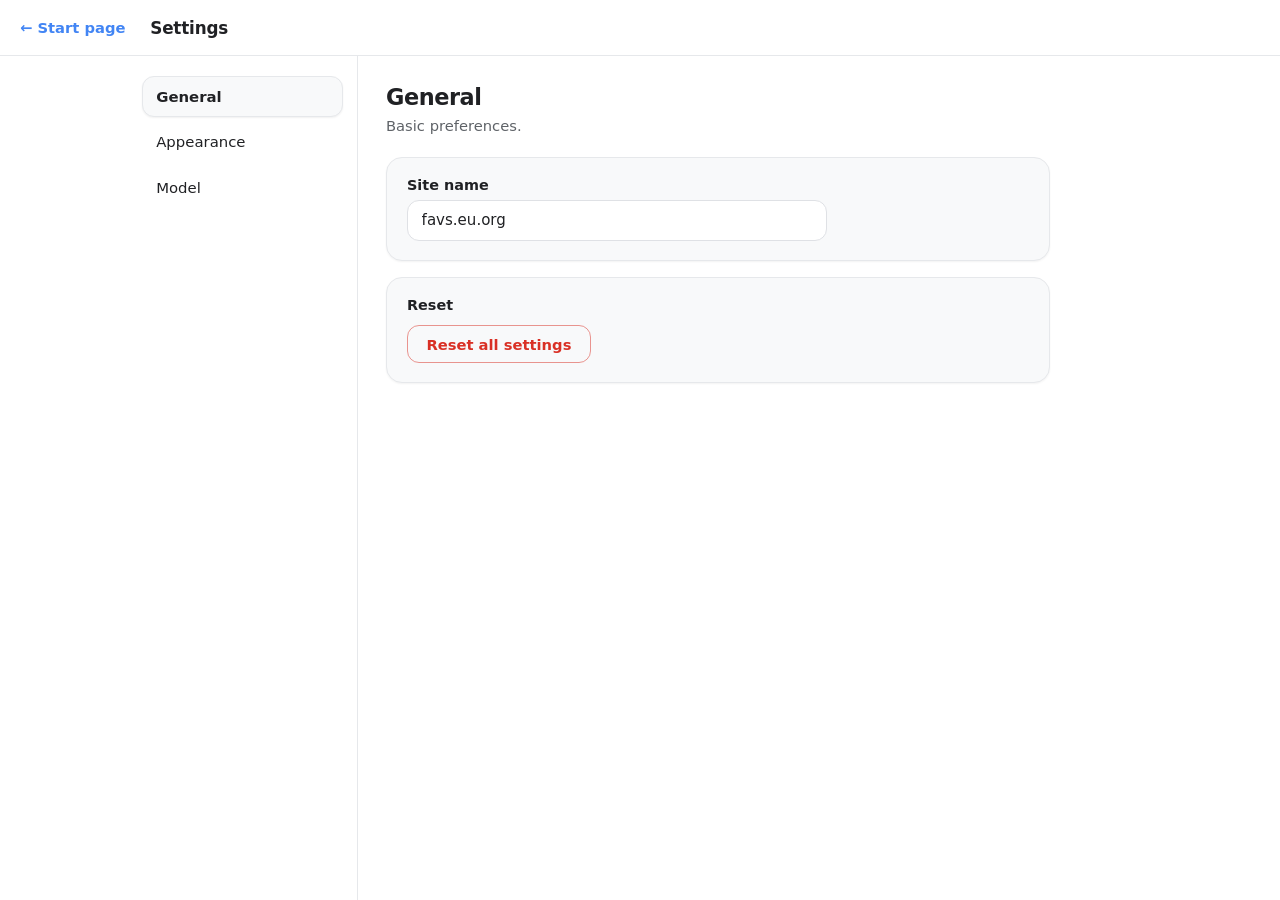
==== settings.html @ 56e6e5ab "Rebuild home as unified text box with Send/Save, add model switcher with Gemma 4 E2B" ====
<!DOCTYPE html>
<html lang="en">
<head>
<meta charset="UTF-8">
<meta name="viewport" content="width=device-width, initial-scale=1.0">
<title>Settings — FAVS</title>
<meta name="color-scheme" content="light dark">
<meta name="theme-color" media="(prefers-color-scheme: light)" content="#ffffff">
<meta name="theme-color" media="(prefers-color-scheme: dark)" content="#202124">
<link rel="manifest" href="manifest.webmanifest">
<link rel="apple-touch-icon" href="icons/icon-192.png">
<script>
  // Apply saved theme before CSS to avoid a flash. Keep in sync with settings.js.
  try {
    var s = JSON.parse(localStorage.getItem('favs.settings.v1') || '{}');
    if (s.theme === 'light' || s.theme === 'dark') document.documentElement.setAttribute('data-theme', s.theme);
  } catch (e) {}
</script>
<link rel="stylesheet" href="styles.css?v=7">
<link rel="stylesheet" href="settings.css?v=4">
</head>
<body class="settings-body">
  <header class="settings-topbar">
    <a class="back" href="index.html">&larr; Start page</a>
    <h1>Settings</h1>
  </header>
  <div class="settings-layout">
    <nav class="settings-nav" aria-label="Settings sections">
      <button type="button" data-section="general" aria-selected="true">General</button>
      <button type="button" data-section="appearance" aria-selected="false">Appearance</button>
      <button type="button" data-section="model" aria-selected="false">Model</button>
    </nav>
    <main class="settings-content">
      <section class="settings-section" data-section-panel="general">
        <h2>General</h2>
        <p class="desc">Basic preferences.</p>
        <div class="card">
          <div class="field">
            <label class="label" for="siteName">Site name</label>
            <input type="text" id="siteName" maxlength="60" placeholder="favs.eu.org">
          </div>
        </div>
        <div class="card">
          <div class="field">
            <label class="label">Reset</label>
            <div class="btn-row">
              <button class="btn danger" id="resetAll" type="button">Reset all settings</button>
            </div>
          </div>
        </div>
      </section>

      <section class="settings-section" data-section-panel="appearance" hidden>
        <h2>Appearance</h2>
        <p class="desc">Override the automatic light / dark mode.</p>
        <div class="card">
          <label class="radio-row"><input type="radio" name="theme" value="system"> System (follow browser)</label>
          <label class="radio-row"><input type="radio" name="theme" value="light"> Light</label>
          <label class="radio-row"><input type="radio" name="theme" value="dark"> Dark</label>
        </div>
      </section>

      <section class="settings-section" data-section-panel="model" hidden>
        <h2>Model</h2>
        <p class="desc">Pick the local model and how it runs. Everything stays in your browser — models download once, then run offline from cache.</p>
        <div class="card">
          <div class="field">
            <label class="label">Model</label>
            <div class="model-list" id="modelList"></div>
          </div>
        </div>
        <div class="card">
          <div class="field">
            <label class="label" for="nCtx">Context size</label>
            <select id="nCtx">
              <option value="2048">2,048 tokens — smallest memory</option>
              <option value="4096">4,096 tokens — default</option>
              <option value="8192">8,192 tokens — long notes</option>
              <option value="16384">16,384 tokens — very long</option>
              <option value="32768">32,768 tokens — max (needs lots of RAM)</option>
            </select>
            <p class="desc" style="margin:0.5rem 0 0">Bigger context holds longer chats and pastes, but needs more memory. Takes effect the next time the model loads.</p>
          </div>
          <div class="field">
            <label class="label" for="maxTokens">Max reply length (<span id="maxTokensVal">512</span> tokens)</label>
            <input type="range" id="maxTokens" min="64" max="4096" step="64">
          </div>
          <div class="field">
            <label class="label" for="temperature">Creativity (<span id="temperatureVal">0.7</span>)</label>
            <input type="range" id="temperature" min="0" max="2" step="0.1">
          </div>
        </div>
      </section>
    </main>
  </div>
  <div class="toast" id="toast" role="status" aria-live="polite"></div>
  <script src="settings.js?v=4"></script>
</body>
</html>
---- styles.css ----
/* FAVS shared styles — bump ?v= in HTML when editing (see AGENTS.md). */
:root {
  color-scheme: light dark;
  --bg: #ffffff;
  --text: #202124;
  --text-muted: #5f6368;
  --field-bg: #ffffff;
  --field-border: #dfe1e5;
  --field-text: #202124;
  --placeholder: #5f6368;
  --button-bg: #4285f4;
  --button-border: #4285f4;
  --button-text: #ffffff;
  --button-hover: #3367d6;
  --shadow: 0 1px 6px rgba(32, 33, 36, 0.18);
  --shadow-lg: 0 8px 28px rgba(32, 33, 36, 0.18);
  --focus-border: #4285f4;
  --focus-ring: rgba(66, 133, 244, 0.25);
  --card-bg: #f8f9fa;
  --card-border: #e6e8eb;
  --tile-bg: #ffffff;
  --tile-bg-hover: #eceef1;
  --tile-shadow: 0 2px 8px rgba(60, 64, 67, 0.2);
  --accent: #4285f4;
  --radius-pill: 999px;
  --ease: cubic-bezier(0.2, 0, 0, 1);
}

@media (prefers-color-scheme: dark) {
  :root {
    --bg: #202124;
    --text: #e8eaed;
    --text-muted: #9aa0a6;
    --field-bg: #303134;
    --field-border: #5f6368;
    --field-text: #e8eaed;
    --placeholder: #9aa0a6;
    --button-bg: #8ab4f8;
    --button-border: #8ab4f8;
    --button-text: #202124;
    --button-hover: #aecbfa;
    --shadow: 0 1px 6px rgba(0, 0, 0, 0.5);
    --shadow-lg: 0 12px 32px rgba(0, 0, 0, 0.5);
    --focus-border: #8ab4f8;
    --focus-ring: rgba(138, 180, 248, 0.28);
    --card-bg: #303134;
    --card-border: #5f6368;
    --tile-bg: #3b3c40;
    --tile-bg-hover: #4c4d52;
    --tile-shadow: 0 2px 8px rgba(0, 0, 0, 0.45);
    --accent: #8ab4f8;
  }
}

/* Explicit overrides win over system preference. */
html[data-theme="light"] {
  color-scheme: light;
  --bg: #ffffff;
  --text: #202124;
  --text-muted: #5f6368;
  --field-bg: #ffffff;
  --field-border: #dfe1e5;
  --field-text: #202124;
  --placeholder: #5f6368;
  --button-bg: #4285f4;
  --button-border: #4285f4;
  --button-text: #ffffff;
  --button-hover: #3367d6;
  --shadow: 0 1px 6px rgba(32, 33, 36, 0.18);
  --shadow-lg: 0 8px 28px rgba(32, 33, 36, 0.18);
  --focus-border: #4285f4;
  --focus-ring: rgba(66, 133, 244, 0.25);
  --card-bg: #f8f9fa;
  --card-border: #e6e8eb;
  --tile-bg: #ffffff;
  --tile-bg-hover: #eceef1;
  --tile-shadow: 0 2px 8px rgba(60, 64, 67, 0.2);
  --accent: #4285f4;
}

html[data-theme="dark"] {
  color-scheme: dark;
  --bg: #202124;
  --text: #e8eaed;
  --text-muted: #9aa0a6;
  --field-bg: #303134;
  --field-border: #5f6368;
  --field-text: #e8eaed;
  --placeholder: #9aa0a6;
  --button-bg: #8ab4f8;
  --button-border: #8ab4f8;
  --button-text: #202124;
  --button-hover: #aecbfa;
  --shadow: 0 1px 6px rgba(0, 0, 0, 0.5);
  --shadow-lg: 0 12px 32px rgba(0, 0, 0, 0.5);
  --focus-border: #8ab4f8;
  --focus-ring: rgba(138, 180, 248, 0.28);
  --card-bg: #303134;
  --card-border: #5f6368;
  --tile-bg: #3b3c40;
  --tile-bg-hover: #4c4d52;
  --tile-shadow: 0 2px 8px rgba(0, 0, 0, 0.45);
  --accent: #8ab4f8;
}

* { box-sizing: border-box; }

html, body { height: 100%; }

html { background-color: #ffffff; }

@media (prefers-color-scheme: dark) {
  html { background-color: #202124; }
}

html[data-theme="light"] { background-color: #ffffff; }
html[data-theme="dark"] { background-color: #202124; }

body {
  font-family: system-ui, -apple-system, "Segoe UI", Roboto, "Helvetica Neue", Arial, sans-serif;
  margin: 0;
  background-color: var(--bg);
  color: var(--text);
  -webkit-font-smoothing: antialiased;
  text-rendering: optimizeLegibility;
}

button, input, select { font: inherit; }

:focus-visible {
  outline: 2px solid var(--focus-border);
  outline-offset: 2px;
}

/* ---- Main (start) page ---- */
.home {
  display: flex;
  flex-direction: column;
  align-items: center;
  justify-content: center;
  min-height: 100vh;
  min-height: 100dvh;
  padding: 4rem 1rem 3rem;
  position: relative;
  overflow-x: clip;
}

.home::before {
  content: "";
  position: fixed;
  inset: 0;
  pointer-events: none;
  background: radial-gradient(60rem 30rem at 50% -8rem, rgba(66, 133, 244, 0.09), transparent 70%);
  z-index: 0;
}

html[data-theme="dark"] .home::before,
html:not([data-theme]) .home::before {
  background: radial-gradient(60rem 30rem at 50% -8rem, rgba(138, 180, 248, 0.12), transparent 70%);
}

@media (prefers-color-scheme: dark) {
  html:not([data-theme]) .home::before {
    background: radial-gradient(60rem 30rem at 50% -8rem, rgba(138, 180, 248, 0.12), transparent 70%);
  }
}

.home > * { position: relative; z-index: 1; }

.topbar {
  position: fixed;
  top: 0;
  right: 0;
  display: flex;
  align-items: center;
  gap: 0.15rem;
  padding: 0.75rem 1rem;
}

.icon-btn {
  display: inline-flex;
  align-items: center;
  justify-content: center;
  width: 2.5rem;
  height: 2.5rem;
  border-radius: 50%;
  border: 1px solid transparent;
  background: transparent;
  color: var(--text-muted);
  text-decoration: none;
  cursor: pointer;
  transition: background 0.18s var(--ease), border-color 0.18s var(--ease), color 0.18s var(--ease), transform 0.18s var(--ease);
}

.icon-btn:hover {
  background: var(--card-bg);
  border-color: var(--card-border);
  color: var(--text);
  transform: rotate(24deg);
}

.icon-btn:active { transform: rotate(24deg) scale(0.94); }

.icon-btn svg {
  width: 1.3rem;
  height: 1.3rem;
  display: block;
}

.site-title {
  font-size: clamp(2.4rem, 6vw, 3.25rem);
  margin: 0 0 1.75rem;
  font-weight: 750;
  letter-spacing: -0.03em;
  line-height: 1.05;
  color: var(--text);
  text-align: center;
  text-wrap: balance;
}

.search-row {
  display: flex;
  align-items: stretch;
  width: min(92vw, 584px);
  background: var(--field-bg);
  border: 1px solid var(--field-border);
  border-radius: var(--radius-pill);
  box-shadow: var(--shadow);
  overflow: clip;
  transition: border-color 0.18s var(--ease), box-shadow 0.18s var(--ease);
}

.search-row:hover { box-shadow: var(--shadow-lg); }

.search-row:focus-within {
  border-color: var(--focus-border);
  box-shadow: var(--shadow-lg), 0 0 0 4px var(--focus-ring);
}

.search-icon {
  display: inline-flex;
  align-items: center;
  padding-left: 1.15rem;
  padding-right: 0.15rem;
  color: var(--placeholder);
  flex: none;
}

.search-icon svg { width: 1.1rem; height: 1.1rem; display: block; }

.search-row input {
  flex: 1;
  min-width: 0;
  padding: 0.85rem 1rem 0.85rem 0.65rem;
  font-size: 1rem;
  color: var(--field-text);
  background: transparent;
  border: none;
  outline: none;
}

.search-row input:focus { outline: none; }
.search-row input:focus-visible { outline: none; }

.search-row input::placeholder { color: var(--placeholder); opacity: 1; }

.engine-select {
  border: none;
  border-left: 1px solid var(--field-border);
  background: transparent;
  color: var(--text-muted);
  font-size: 0.9rem;
  font-weight: 500;
  padding: 0 0.75rem;
  margin: 0.45rem 0;
  max-width: 8.5rem;
  outline: none;
  cursor: pointer;
}

.engine-select:hover { color: var(--field-text); }

.engine-select[hidden] { display: none; }

.search-row button {
  padding: 0 1.5rem;
  margin: 0.3rem 0.3rem 0.3rem 0.25rem;
  border: 1px solid var(--button-border);
  background: var(--button-bg);
  color: var(--button-text);
  border-radius: var(--radius-pill);
  cursor: pointer;
  font-size: 0.95rem;
  font-weight: 600;
  letter-spacing: 0.01em;
  white-space: nowrap;
  transition: background 0.18s var(--ease), transform 0.12s var(--ease), filter 0.18s var(--ease);
}

.search-row button:hover { background: var(--button-hover); border-color: var(--button-hover); }
.search-row button:active { transform: scale(0.97); }

.bookmarks {
  display: flex;
  flex-wrap: wrap;
  justify-content: center;
  align-items: flex-start;
  gap: 1rem 0.5rem;
  width: min(92vw, 760px);
  margin-top: 2rem;
  --bookmark-icon-size: 32px;
  --bookmark-text-size: 12px;
}

.bookmark-wrap {
  position: relative;
}

.bookmark {
  display: flex;
  flex-direction: column;
  align-items: center;
  gap: 0.5rem;
  width: 6rem;
  padding: 0.35rem 0.25rem;
  border-radius: 12px;
  color: var(--text);
  text-decoration: none;
  font-size: var(--bookmark-text-size, 12px);
  font-weight: 400;
  line-height: 1.35;
  text-align: center;
  border: 1px solid transparent;
  background: transparent;
  cursor: pointer;
  font-family: inherit;
  transition: background 0.18s var(--ease), border-color 0.18s var(--ease), transform 0.12s var(--ease);
}

.bookmark:hover {
  background: transparent;
  border-color: transparent;
}

.bookmark:active { transform: scale(0.97); }

.bookmark img {
  width: calc(var(--bookmark-icon-size, 32px) + 28px);
  height: calc(var(--bookmark-icon-size, 32px) + 28px);
  padding: 14px;
  border-radius: 16px;
  background: var(--tile-bg);
  border: none;
  box-shadow: var(--tile-shadow);
  object-fit: contain;
  transition: background 0.18s var(--ease), transform 0.15s var(--ease);
}

.bookmark:hover img { background: var(--tile-bg-hover); }
.bookmark:active img { transform: scale(0.95); }

.bookmark span {
  max-width: 100%;
  display: -webkit-box;
  -webkit-line-clamp: 2;
  -webkit-box-orient: vertical;
  white-space: normal;
  overflow: hidden;
  text-overflow: ellipsis;
  overflow-wrap: break-word;
  min-height: calc(var(--bookmark-text-size, 12px) * 1.35 * 2);
}

.bookmark-add { color: var(--text-muted); }
.bookmark-add:hover { color: var(--text); }

.bookmark-add .bookmark-add-icon {
  display: inline-flex;
  align-items: center;
  justify-content: center;
  width: calc(var(--bookmark-icon-size, 32px) + 28px);
  height: calc(var(--bookmark-icon-size, 32px) + 28px);
  border-radius: 16px;
  background: transparent;
  border: 1.5px dashed var(--card-border);
  font-size: 1.3rem;
  font-weight: 300;
  line-height: 1;
  color: inherit;
  transition: border-color 0.18s var(--ease), background 0.18s var(--ease);
}

.bookmark-add:hover .bookmark-add-icon {
  border-color: var(--accent);
  background: var(--tile-bg);
}

.bookmark-menu {
  position: absolute;
  top: 0;
  right: 10px;
  display: none;
  align-items: center;
  justify-content: center;
  width: 1.6rem;
  height: 1.6rem;
  border-radius: 50%;
  border: 1px solid var(--card-border);
  background: var(--field-bg);
  box-shadow: var(--shadow);
  color: var(--text-muted);
  font-size: 0.85rem;
  line-height: 1;
  cursor: pointer;
  padding: 0;
  transition: color 0.15s var(--ease), transform 0.15s var(--ease);
}

.bookmark-wrap:hover .bookmark-menu,
.bookmark-wrap:focus-within .bookmark-menu { display: inline-flex; }

.bookmark-menu:hover { color: var(--text); transform: scale(1.08); }

/* ---- Bookmark add/edit modal (start page) ---- */
.modal-backdrop {
  position: fixed;
  inset: 0;
  display: flex;
  align-items: center;
  justify-content: center;
  padding: 1rem;
  background: rgba(15, 18, 25, 0.5);
  backdrop-filter: blur(6px);
  -webkit-backdrop-filter: blur(6px);
  z-index: 50;
  animation: backdrop-in 0.2s var(--ease);
}

.modal-backdrop[hidden] { display: none; }

.modal {
  width: min(92vw, 420px);
  background: var(--bg);
  color: var(--text);
  border: 1px solid var(--card-border);
  border-radius: 20px;
  box-shadow: var(--shadow-lg);
  padding: 1.5rem;
  animation: modal-in 0.24s var(--ease);
}

@keyframes backdrop-in { from { opacity: 0; } to { opacity: 1; } }
@keyframes modal-in {
  from { opacity: 0; transform: translateY(10px) scale(0.98); }
  to { opacity: 1; transform: none; }
}

@media (prefers-reduced-motion: reduce) {
  .modal-backdrop, .modal, .bookmark, .icon-btn, .search-row button { animation: none; transition: none; }
}

.modal h2 { margin: 0 0 1.1rem; font-size: 1.15rem; letter-spacing: -0.01em; }

.modal-field { margin-bottom: 1rem; }

.modal-field label {
  display: block;
  font-weight: 600;
  font-size: 0.85rem;
  margin-bottom: 0.4rem;
}

.modal-field input {
  width: 100%;
  padding: 0.65rem 0.85rem;
  font-size: 0.95rem;
  border-radius: 12px;
  border: 1px solid var(--field-border);
  background: var(--field-bg);
  color: var(--field-text);
  outline: none;
  transition: border-color 0.15s var(--ease), box-shadow 0.15s var(--ease);
}

.modal-field input:focus { border-color: var(--focus-border); box-shadow: 0 0 0 3px var(--focus-ring); }

.modal-error {
  margin: 0 0 0.75rem;
  font-size: 0.85rem;
  color: #d93025;
}

.modal-error[hidden] { display: none; }

.modal-actions { display: flex; align-items: center; gap: 0.6rem; margin-top: 1.1rem; }

.modal-spacer { flex: 1; }

.modal .btn {
  display: inline-block;
  border: 1px solid var(--button-border);
  background: var(--button-bg);
  color: var(--button-text);
  border-radius: 12px;
  padding: 0.6rem 1.15rem;
  font-size: 0.92rem;
  font-weight: 600;
  cursor: pointer;
  transition: filter 0.15s var(--ease), transform 0.12s var(--ease), background 0.15s var(--ease);
}

.modal .btn:hover { filter: brightness(0.96); }
.modal .btn:active { transform: scale(0.97); }

.modal .btn.secondary {
  background: transparent;
  color: var(--text);
  border-color: var(--card-border);
}

.modal .btn.secondary:hover { background: var(--card-bg); }

.modal .btn.danger {
  background: transparent;
  color: #d93025;
  border-color: rgba(217, 48, 37, 0.5);
}

.modal .btn.danger:hover { background: rgba(217, 48, 37, 0.1); border-color: #d93025; }

/* ---- Quick-save clip box (start page) ---- */
.clip-saver {
  width: min(92vw, 584px);
  margin-top: 1.5rem;
  background: var(--field-bg);
  border: 1px solid var(--field-border);
  border-radius: 20px;
  box-shadow: var(--shadow);
  overflow: clip;
  transition: border-color 0.18s var(--ease), box-shadow 0.18s var(--ease);
}

.clip-saver:hover { box-shadow: var(--shadow-lg); }

.clip-saver:focus-within {
  border-color: var(--focus-border);
  box-shadow: var(--shadow-lg), 0 0 0 4px var(--focus-ring);
}

.clip-saver textarea {
  display: block;
  width: 100%;
  min-height: 132px;
  padding: 0.9rem 1.1rem 0.5rem;
  font: inherit;
  font-size: 0.95rem;
  line-height: 1.5;
  color: var(--field-text);
  background: transparent;
  border: none;
  outline: none;
  resize: vertical;
}

.clip-saver textarea::placeholder { color: var(--placeholder); opacity: 1; }

.clip-saver-foot {
  display: flex;
  align-items: center;
  gap: 0.75rem;
  padding: 0.5rem 0.6rem 0.6rem 1.1rem;
}

.clip-hint {
  flex: 1;
  min-width: 0;
  font-size: 0.78rem;
  color: var(--text-muted);
  white-space: nowrap;
  overflow: hidden;
  text-overflow: ellipsis;
}

.clip-hint kbd {
  font-family: inherit;
  font-size: 0.75rem;
  background: var(--card-bg);
  border: 1px solid var(--card-border);
  border-radius: 6px;
  padding: 0.05rem 0.35rem;
}

.clip-saver-foot .clip-open {
  font-size: 0.82rem;
  font-weight: 600;
  color: var(--accent);
  text-decoration: none;
  white-space: nowrap;
}

.clip-saver-foot .clip-open:hover { text-decoration: underline; }

.clip-save-btn {
  padding: 0.55rem 1.3rem;
  border: 1px solid var(--button-border);
  background: var(--button-bg);
  color: var(--button-text);
  border-radius: var(--radius-pill);
  cursor: pointer;
  font-size: 0.9rem;
  font-weight: 600;
  white-space: nowrap;
  transition: background 0.18s var(--ease), transform 0.12s var(--ease);
}

.clip-save-btn:hover { background: var(--button-hover); border-color: var(--button-hover); }
.clip-save-btn:active { transform: scale(0.97); }
.clip-save-btn:disabled { opacity: 0.6; cursor: default; }

.clip-status {
  min-height: 1.25rem;
  margin: 0.45rem 0 0;
  font-size: 0.82rem;
  color: var(--text-muted);
  text-align: center;
}

.clip-status.ok { color: #1e8e3e; }
.clip-status.err { color: #d93025; }

/* ---- Local AI chat (start page) ---- */
.chat {
  width: min(92vw, 584px);
  margin-top: 1.5rem;
  background: var(--field-bg);
  border: 1px solid var(--field-border);
  border-radius: 20px;
  box-shadow: var(--shadow);
  overflow: clip;
  transition: border-color 0.18s var(--ease), box-shadow 0.18s var(--ease);
}

.chat:hover { box-shadow: var(--shadow-lg); }

.chat:focus-within {
  border-color: var(--focus-border);
  box-shadow: var(--shadow-lg), 0 0 0 4px var(--focus-ring);
}

.chat [hidden] { display: none !important; }

.chat-head {
  display: flex;
  align-items: center;
  gap: 0.75rem;
  padding: 0.8rem 0.8rem 0.4rem 1.1rem;
}

.chat-title {
  flex: 1;
  min-width: 0;
  display: flex;
  align-items: center;
  gap: 0.5rem;
  font-size: 0.92rem;
}

.chat-title strong { font-weight: 650; letter-spacing: -0.01em; }

.chat-model {
  font-size: 0.78rem;
  color: var(--text-muted);
  white-space: nowrap;
  overflow: hidden;
  text-overflow: ellipsis;
}

.chat-dot {
  flex: none;
  width: 0.6rem;
  height: 0.6rem;
  border-radius: 50%;
  background: var(--text-muted);
  opacity: 0.6;
}

.chat-dot[data-state="loading"],
.chat-dot[data-state="busy"] {
  background: #f9ab00;
  opacity: 1;
  animation: chat-pulse 1.1s ease-in-out infinite;
}

.chat-dot[data-state="ready"] { background: #1e8e3e; opacity: 1; }

@keyframes chat-pulse {
  0%, 100% { transform: scale(1); opacity: 1; }
  50% { transform: scale(0.72); opacity: 0.55; }
}

.chat-head-actions { display: flex; align-items: center; gap: 0.5rem; flex: none; }

.chat-load-btn {
  padding: 0.5rem 1.1rem;
  border: 1px solid var(--button-border);
  background: var(--button-bg);
  color: var(--button-text);
  border-radius: var(--radius-pill);
  cursor: pointer;
  font-size: 0.85rem;
  font-weight: 600;
  white-space: nowrap;
  transition: background 0.18s var(--ease), transform 0.12s var(--ease);
}

.chat-load-btn:hover:not(:disabled) { background: var(--button-hover); border-color: var(--button-hover); }
.chat-load-btn:active:not(:disabled) { transform: scale(0.97); }
.chat-load-btn:disabled { opacity: 0.65; cursor: default; }

.chat-clear-btn {
  padding: 0.5rem 0.8rem;
  border: 1px solid var(--card-border);
  background: transparent;
  color: var(--text-muted);
  border-radius: var(--radius-pill);
  cursor: pointer;
  font-size: 0.82rem;
  font-weight: 600;
  white-space: nowrap;
  transition: background 0.15s var(--ease), color 0.15s var(--ease);
}

.chat-clear-btn:hover { background: var(--card-bg); color: var(--text); }

.chat-sub {
  margin: 0;
  padding: 0 1.1rem 0.6rem;
  font-size: 0.8rem;
  color: var(--text-muted);
  line-height: 1.45;
}

.chat-sub.ok { color: #1e8e3e; }
.chat-sub.err { color: #d93025; }

.chat-progress {
  height: 4px;
  margin: 0 1.1rem 0.6rem;
  border-radius: 999px;
  background: var(--card-bg);
  overflow: hidden;
}

.chat-progress span {
  display: block;
  height: 100%;
  width: 0;
  border-radius: inherit;
  background: var(--accent);
  transition: width 0.2s var(--ease);
}

.chat-messages {
  display: flex;
  flex-direction: column;
  gap: 0.55rem;
  max-height: 22rem;
  overflow-y: auto;
  padding: 0.2rem 1.1rem 0.7rem;
}

.chat-messages:empty { display: none; }

.chat-msg {
  max-width: 88%;
  padding: 0.55rem 0.85rem;
  border-radius: 14px;
  font-size: 0.9rem;
  line-height: 1.5;
  white-space: pre-wrap;
  overflow-wrap: break-word;
}

.chat-msg.user {
  align-self: flex-end;
  background: var(--accent);
  color: #fff;
  border-bottom-right-radius: 4px;
}

html[data-theme="dark"] .chat-msg.user { color: #202124; }

@media (prefers-color-scheme: dark) {
  html:not([data-theme]) .chat-msg.user { color: #202124; }
}

.chat-msg.assistant {
  align-self: flex-start;
  background: var(--card-bg);
  color: var(--text);
  border: 1px solid var(--card-border);
  border-bottom-left-radius: 4px;
}

.chat-msg.error {
  align-self: flex-start;
  background: transparent;
  color: #d93025;
  border: 1px solid rgba(217, 48, 37, 0.5);
}

.chat-row {
  display: flex;
  align-items: stretch;
  gap: 0.25rem;
  margin: 0 0.6rem 0.6rem 1.1rem;
  background: var(--card-bg);
  border: 1px solid var(--card-border);
  border-radius: var(--radius-pill);
  overflow: clip;
  transition: border-color 0.18s var(--ease), box-shadow 0.18s var(--ease);
}

.chat-row:focus-within {
  border-color: var(--focus-border);
  box-shadow: 0 0 0 3px var(--focus-ring);
}

.chat-row input {
  flex: 1;
  min-width: 0;
  padding: 0.65rem 0.4rem 0.65rem 1rem;
  font-size: 0.92rem;
  color: var(--field-text);
  background: transparent;
  border: none;
  outline: none;
}

.chat-row input::placeholder { color: var(--placeholder); opacity: 1; }

.chat-row button {
  padding: 0 1.3rem;
  margin: 0.25rem 0.25rem 0.25rem 0;
  border: 1px solid var(--button-border);
  background: var(--button-bg);
  color: var(--button-text);
  border-radius: var(--radius-pill);
  cursor: pointer;
  font-size: 0.88rem;
  font-weight: 600;
  white-space: nowrap;
  transition: background 0.18s var(--ease), transform 0.12s var(--ease);
}

.chat-row button:hover:not(:disabled) { background: var(--button-hover); border-color: var(--button-hover); }
.chat-row button:active:not(:disabled) { transform: scale(0.97); }
.chat-row button:disabled { opacity: 0.55; cursor: default; }
.chat-row button.stop { background: transparent; color: #d93025; border-color: rgba(217, 48, 37, 0.5); }
.chat-row button.stop:hover:not(:disabled) { background: rgba(217, 48, 37, 0.1); border-color: #d93025; }

@media (prefers-reduced-motion: reduce) {
  .chat-dot[data-state="loading"], .chat-dot[data-state="busy"] { animation: none; }
}

/* ---- Unified composer (text box with Send / Save) ---- */
.composer {
  width: min(92vw, 584px);
  margin-top: 0.5rem;
  background: var(--field-bg);
  border: 1px solid var(--field-border);
  border-radius: 20px;
  box-shadow: var(--shadow);
  overflow: clip;
  transition: border-color 0.18s var(--ease), box-shadow 0.18s var(--ease);
}

.composer:hover { box-shadow: var(--shadow-lg); }

.composer:focus-within {
  border-color: var(--focus-border);
  box-shadow: var(--shadow-lg), 0 0 0 4px var(--focus-ring);
}

.composer textarea {
  display: block;
  width: 100%;
  min-height: 168px;
  padding: 0.9rem 1.1rem 0.5rem;
  font: inherit;
  font-size: 0.95rem;
  line-height: 1.5;
  color: var(--field-text);
  background: transparent;
  border: none;
  outline: none;
  resize: vertical;
}

.composer textarea::placeholder { color: var(--placeholder); opacity: 1; }

.composer-foot {
  display: flex;
  align-items: center;
  gap: 0.6rem;
  padding: 0.5rem 0.6rem 0.6rem 1.1rem;
}

.composer-hint {
  flex: 1;
  min-width: 0;
  font-size: 0.78rem;
  color: var(--text-muted);
  white-space: nowrap;
  overflow: hidden;
  text-overflow: ellipsis;
}

.composer-hint kbd {
  font-family: inherit;
  font-size: 0.75rem;
  background: var(--card-bg);
  border: 1px solid var(--card-border);
  border-radius: 6px;
  padding: 0.05rem 0.35rem;
}

.composer-foot .composer-open {
  font-size: 0.82rem;
  font-weight: 600;
  color: var(--accent);
  text-decoration: none;
  white-space: nowrap;
}

.composer-foot .composer-open:hover { text-decoration: underline; }

.composer-btn {
  padding: 0.55rem 1.3rem;
  border: 1px solid var(--button-border);
  background: var(--button-bg);
  color: var(--button-text);
  border-radius: var(--radius-pill);
  cursor: pointer;
  font-size: 0.9rem;
  font-weight: 600;
  white-space: nowrap;
  transition: background 0.18s var(--ease), transform 0.12s var(--ease);
}

.composer-btn:hover { background: var(--button-hover); border-color: var(--button-hover); }
.composer-btn:active { transform: scale(0.97); }
.composer-btn:disabled { opacity: 0.6; cursor: default; }

.composer-btn.secondary {
  background: transparent;
  color: var(--text);
  border-color: var(--card-border);
}

.composer-btn.secondary:hover { background: var(--card-bg); border-color: var(--card-border); }

.composer-btn.stop {
  background: transparent;
  color: #d93025;
  border-color: rgba(217, 48, 37, 0.5);
}

.composer-btn.stop:hover { background: rgba(217, 48, 37, 0.1); border-color: #d93025; }

.composer-status {
  min-height: 1.25rem;
  margin: 0.45rem 0 0;
  font-size: 0.82rem;
  color: var(--text-muted);
  text-align: center;
}

.composer-status.ok { color: #1e8e3e; }
.composer-status.err { color: #d93025; }

.chat-model-link {
  font-size: 0.82rem;
  font-weight: 600;
  color: var(--accent);
  text-decoration: none;
  white-space: nowrap;
  padding: 0.5rem 0.4rem;
}

.chat-model-link:hover { text-decoration: underline; }

.chat-use-btn {
  margin-top: 0.45rem;
  padding: 0.3rem 0.8rem;
  border: 1px solid var(--card-border);
  background: var(--field-bg);
  color: var(--text);
  border-radius: var(--radius-pill);
  cursor: pointer;
  font-size: 0.78rem;
  font-weight: 600;
  transition: background 0.15s var(--ease), border-color 0.15s var(--ease);
}

.chat-use-btn:hover { background: var(--bg); border-color: var(--focus-border); }
---- settings.css ----
/* Settings page layout. Shared variables live in styles.css. */
.settings-body {
  display: block;
  min-height: 100vh;
}

.settings-topbar {
  display: flex;
  align-items: center;
  gap: 0.85rem;
  padding: 0.85rem 1.25rem;
  border-bottom: 1px solid var(--card-border);
  position: sticky;
  top: 0;
  background: var(--bg);
  background: color-mix(in srgb, var(--bg) 88%, transparent);
  backdrop-filter: blur(10px);
  -webkit-backdrop-filter: blur(10px);
  z-index: 10;
}

.settings-topbar a.back {
  display: inline-flex;
  align-items: center;
  gap: 0.3rem;
  color: var(--accent);
  text-decoration: none;
  font-size: 0.92rem;
  font-weight: 600;
  padding: 0.35rem 0.7rem 0.35rem 0.5rem;
  margin-left: -0.5rem;
  border-radius: 999px;
  transition: background 0.15s;
}

.settings-topbar a.back:hover { background: var(--card-bg); text-decoration: none; }

.settings-topbar h1 {
  font-size: 1.05rem;
  margin: 0;
  font-weight: 700;
  letter-spacing: -0.01em;
}

.settings-layout {
  display: grid;
  grid-template-columns: 230px minmax(0, 1fr);
  gap: 0;
  max-width: 1024px;
  margin: 0 auto;
  min-height: calc(100vh - 56px);
}

.settings-nav {
  border-right: 1px solid var(--card-border);
  padding: 1.25rem 0.85rem;
  display: flex;
  flex-direction: column;
  gap: 0.3rem;
  position: sticky;
  top: 56px;
  align-self: start;
  min-height: calc(100vh - 56px);
}

.settings-nav button {
  text-align: left;
  border: 1px solid transparent;
  background: transparent;
  color: var(--text);
  padding: 0.65rem 0.85rem;
  border-radius: 12px;
  font-size: 0.93rem;
  font-weight: 500;
  cursor: pointer;
  transition: background 0.15s, border-color 0.15s;
}

.settings-nav button:hover { background: var(--card-bg); }

.settings-nav button[aria-selected="true"] {
  background: var(--card-bg);
  border-color: var(--card-border);
  font-weight: 650;
  box-shadow: 0 1px 2px rgba(0, 0, 0, 0.06);
}

.settings-content {
  padding: 1.75rem 1.75rem 3rem;
  min-width: 0;
  max-width: 720px;
}

.settings-section[hidden] { display: none; }

.settings-section { animation: section-in 0.22s cubic-bezier(0.2, 0, 0, 1); }

@keyframes section-in {
  from { opacity: 0; transform: translateY(6px); }
  to { opacity: 1; transform: none; }
}

.settings-section h2 { margin: 0 0 0.3rem; font-size: 1.4rem; letter-spacing: -0.02em; }
.settings-section p.desc {
  margin: 0 0 1.25rem;
  color: var(--text-muted);
  font-size: 0.92rem;
  line-height: 1.5;
}

.card {
  background: var(--card-bg);
  border: 1px solid var(--card-border);
  border-radius: 16px;
  padding: 1.2rem 1.25rem;
  margin-bottom: 1rem;
  box-shadow: 0 1px 2px rgba(0, 0, 0, 0.05);
}

.field { margin-bottom: 1rem; }
.field:last-child { margin-bottom: 0; }

.field label.label {
  display: block;
  font-weight: 600;
  font-size: 0.9rem;
  margin-bottom: 0.4rem;
}

.field input[type="text"],
.field input[type="url"],
.field select {
  width: 100%;
  max-width: 420px;
  padding: 0.65rem 0.85rem;
  font-size: 0.94rem;
  border-radius: 12px;
  border: 1px solid var(--field-border);
  background: var(--field-bg);
  color: var(--field-text);
  outline: none;
  transition: border-color 0.15s, box-shadow 0.15s;
}

.field input:focus, .field select:focus { border-color: var(--focus-border); box-shadow: 0 0 0 3px var(--focus-ring); }

.field input[type="range"] {
  width: 100%;
  max-width: 420px;
  accent-color: var(--accent);
}

.check-row input[type="checkbox"] {
  width: 1.1rem;
  height: 1.1rem;
  accent-color: var(--accent);
}

.radio-row, .check-row {
  display: flex;
  align-items: center;
  gap: 0.65rem;
  padding: 0.6rem 0.25rem;
  font-size: 0.94rem;
  border-radius: 10px;
  cursor: pointer;
}

.radio-row:hover, .check-row:hover { background: var(--bg); }

.model-list {
  display: flex;
  flex-direction: column;
  gap: 0.5rem;
}

.model-item {
  display: flex;
  align-items: flex-start;
  gap: 0.7rem;
  padding: 0.75rem 0.8rem;
  border-radius: 12px;
  border: 1px solid transparent;
  cursor: pointer;
  transition: background 0.15s, border-color 0.15s;
}

.model-item:hover { background: var(--bg); border-color: var(--card-border); }

.model-item.selected { background: var(--bg); border-color: var(--focus-border); }

.model-item input[type="radio"] {
  width: 1.1rem;
  height: 1.1rem;
  accent-color: var(--accent);
  flex: none;
  margin-top: 0.15rem;
}

.model-body { display: flex; flex-direction: column; gap: 0.1rem; min-width: 0; }

.model-body strong { font-size: 0.94rem; }

.model-size {
  font-size: 0.78rem;
  font-weight: 700;
  color: var(--accent);
}

.model-body small {
  font-size: 0.82rem;
  color: var(--text-muted);
  line-height: 1.45;
  overflow-wrap: break-word;
}

.btn {
  display: inline-flex;
  align-items: center;
  justify-content: center;
  border: 1px solid var(--button-border);
  background: var(--button-bg);
  color: var(--button-text);
  border-radius: 12px;
  padding: 0.6rem 1.15rem;
  font-size: 0.92rem;
  font-weight: 600;
  cursor: pointer;
  transition: filter 0.15s, transform 0.12s, background 0.15s;
}

.btn:hover { filter: brightness(0.97); }
.btn:active { transform: scale(0.97); }

.btn.secondary {
  background: var(--field-bg);
  color: var(--text);
  border-color: var(--card-border);
}

.btn.secondary:hover { background: var(--bg); }

.btn.danger {
  background: transparent;
  color: #d93025;
  border-color: rgba(217, 48, 37, 0.5);
}

.btn.danger:hover { background: rgba(217, 48, 37, 0.1); border-color: #d93025; }

.btn-row { display: flex; gap: 0.6rem; flex-wrap: wrap; margin-top: 0.75rem; }

.bookmark-row {
  display: flex;
  align-items: center;
  gap: 0.7rem;
  padding: 0.65rem 0.25rem;
  border-bottom: 1px solid var(--card-border);
  font-size: 0.92rem;
}

.bookmark-row:last-child { border-bottom: none; }

.bookmark-row img { width: 22px; height: 22px; border-radius: 6px; flex: none; }

.bookmark-row .grow { flex: 1; min-width: 0; overflow: hidden; text-overflow: ellipsis; white-space: nowrap; }
.bookmark-row .grow small { display: block; color: var(--text-muted); overflow: hidden; text-overflow: ellipsis; }

.toast {
  position: fixed;
  bottom: 1.25rem;
  left: 50%;
  transform: translateX(-50%) translateY(8px);
  background: var(--text);
  color: var(--bg);
  padding: 0.6rem 1.15rem;
  border-radius: 999px;
  font-size: 0.86rem;
  font-weight: 550;
  box-shadow: var(--shadow-lg);
  opacity: 0;
  pointer-events: none;
  transition: opacity 0.22s, transform 0.22s;
}

.toast.show { opacity: 1; transform: translateX(-50%) translateY(0); }

@media (max-width: 700px) {
  .settings-layout { grid-template-columns: 1fr; }
  .settings-nav {
    flex-direction: row;
    overflow-x: auto;
    border-right: none;
    border-bottom: 1px solid var(--card-border);
    position: sticky;
    top: 55px;
    min-height: 0;
    padding: 0.75rem;
    background: var(--bg);
    z-index: 5;
  }
  .settings-nav button { white-space: nowrap; }
  .settings-content { padding: 1.25rem 1rem 3rem; max-width: none; }
}
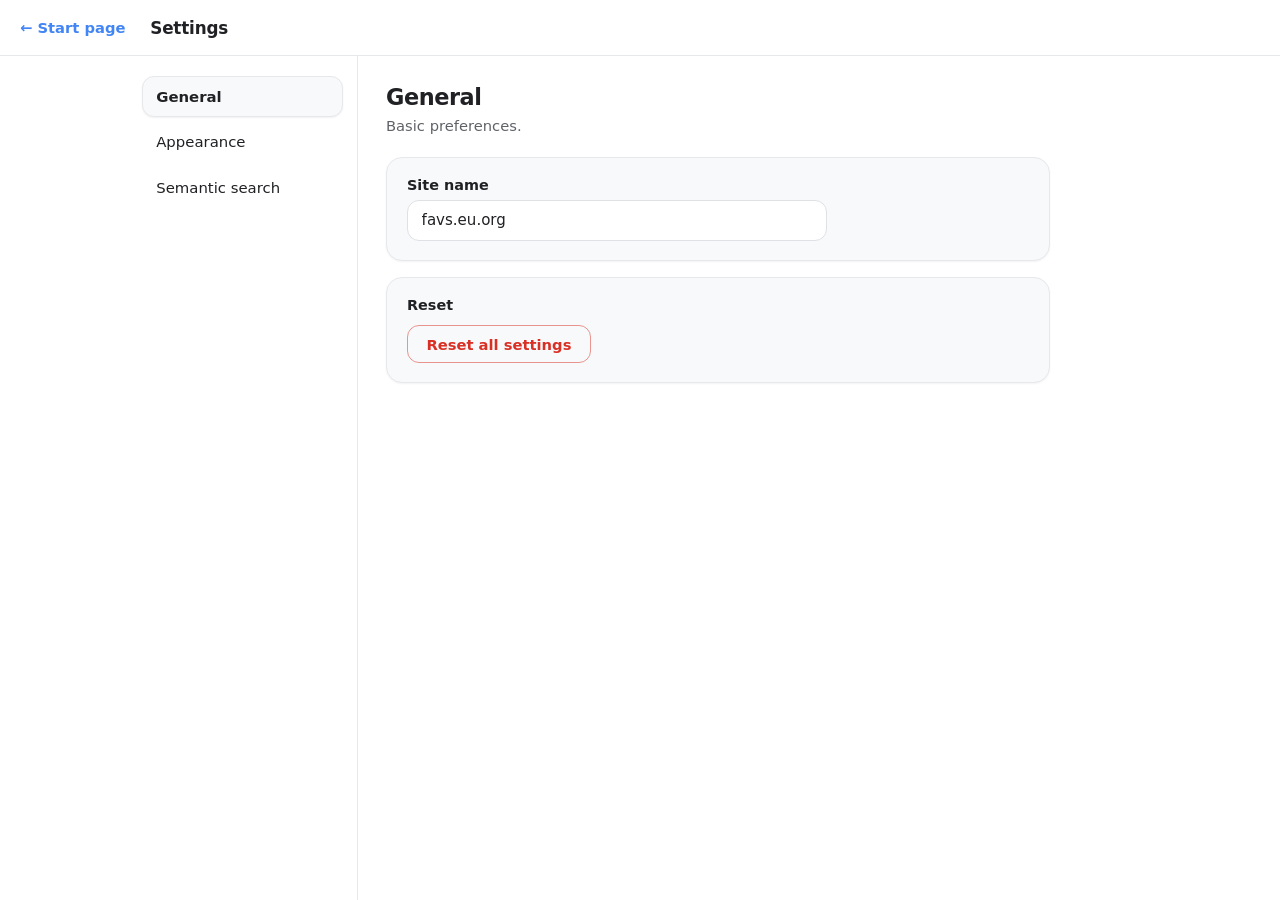
==== commit 899a3b2e: "Simplify to EmbeddingGemma semantic search; drop generative chat and agent" ====
--- a/settings.html
+++ b/settings.html
@@ -16,8 +16,8 @@
     if (s.theme === 'light' || s.theme === 'dark') document.documentElement.setAttribute('data-theme', s.theme);
   } catch (e) {}
 </script>
-<link rel="stylesheet" href="styles.css?v=7">
-<link rel="stylesheet" href="settings.css?v=4">
+<link rel="stylesheet" href="styles.css?v=10">
+<link rel="stylesheet" href="settings.css?v=5">
 </head>
 <body class="settings-body">
   <header class="settings-topbar">
@@ -28,7 +28,7 @@
     <nav class="settings-nav" aria-label="Settings sections">
       <button type="button" data-section="general" aria-selected="true">General</button>
       <button type="button" data-section="appearance" aria-selected="false">Appearance</button>
-      <button type="button" data-section="model" aria-selected="false">Model</button>
+      <button type="button" data-section="search" aria-selected="false">Semantic search</button>
     </nav>
     <main class="settings-content">
       <section class="settings-section" data-section-panel="general">
@@ -60,40 +60,45 @@
         </div>
       </section>
 
-      <section class="settings-section" data-section-panel="model" hidden>
-        <h2>Model</h2>
-        <p class="desc">Pick the local model and how it runs. Everything stays in your browser — models download once, then run offline from cache.</p>
+      <section class="settings-section" data-section-panel="search" hidden>
+        <h2>Semantic search</h2>
+        <p class="desc">The vault can search by meaning, not just keywords. One embedding model runs 100% in your browser — it downloads once, then works offline from cache.</p>
         <div class="card">
           <div class="field">
-            <label class="label">Model</label>
-            <div class="model-list" id="modelList"></div>
+            <label class="label">Embedding model</label>
+            <div class="model-list">
+              <div class="model-item selected">
+                <div class="model-body">
+                  <strong>EmbeddingGemma 300M</strong>
+                  <span class="model-size">~320 MB · Q8</span>
+                  <small>Google embedding model, quantized for the browser.<br>ggml-org/embeddinggemma-300M-GGUF / embeddinggemma-300M-Q8_0.gguf</small>
+                </div>
+              </div>
+            </div>
+          </div>
+          <div class="field">
+            <p class="desc" style="margin:0" id="embedSettingsStatus">Not downloaded yet. Press Download to fetch it now, or press Semantic in the vault when you need it.</p>
+            <div class="btn-row">
+              <button class="btn secondary" id="embedDownload" type="button">Download embedding model</button>
+            </div>
           </div>
         </div>
         <div class="card">
           <div class="field">
-            <label class="label" for="nCtx">Context size</label>
-            <select id="nCtx">
-              <option value="2048">2,048 tokens — smallest memory</option>
-              <option value="4096">4,096 tokens — default</option>
-              <option value="8192">8,192 tokens — long notes</option>
-              <option value="16384">16,384 tokens — very long</option>
-              <option value="32768">32,768 tokens — max (needs lots of RAM)</option>
-            </select>
-            <p class="desc" style="margin:0.5rem 0 0">Bigger context holds longer chats and pastes, but needs more memory. Takes effect the next time the model loads.</p>
-          </div>
-          <div class="field">
-            <label class="label" for="maxTokens">Max reply length (<span id="maxTokensVal">512</span> tokens)</label>
-            <input type="range" id="maxTokens" min="64" max="4096" step="64">
-          </div>
-          <div class="field">
-            <label class="label" for="temperature">Creativity (<span id="temperatureVal">0.7</span>)</label>
-            <input type="range" id="temperature" min="0" max="2" step="0.1">
+            <label class="label">Downloaded files</label>
+            <p class="desc" style="margin:0 0 0.75rem" id="cacheSummary">Checking downloaded files…</p>
+            <div class="model-list" id="cacheList"></div>
+            <div class="btn-row">
+              <button class="btn secondary" id="cacheRefresh" type="button">Refresh</button>
+              <button class="btn danger" id="cacheClear" type="button">Delete all</button>
+            </div>
           </div>
         </div>
       </section>
     </main>
   </div>
   <div class="toast" id="toast" role="status" aria-live="polite"></div>
-  <script src="settings.js?v=4"></script>
+  <script type="module" src="embed.js?v=1"></script>
+  <script src="settings.js?v=8"></script>
 </body>
 </html>
--- a/styles.css
+++ b/styles.css
@@ -218,652 +218,7 @@
   text-wrap: balance;
 }
 
-.search-row {
-  display: flex;
-  align-items: stretch;
-  width: min(92vw, 584px);
-  background: var(--field-bg);
-  border: 1px solid var(--field-border);
-  border-radius: var(--radius-pill);
-  box-shadow: var(--shadow);
-  overflow: clip;
-  transition: border-color 0.18s var(--ease), box-shadow 0.18s var(--ease);
-}
-
-.search-row:hover { box-shadow: var(--shadow-lg); }
-
-.search-row:focus-within {
-  border-color: var(--focus-border);
-  box-shadow: var(--shadow-lg), 0 0 0 4px var(--focus-ring);
-}
-
-.search-icon {
-  display: inline-flex;
-  align-items: center;
-  padding-left: 1.15rem;
-  padding-right: 0.15rem;
-  color: var(--placeholder);
-  flex: none;
-}
-
-.search-icon svg { width: 1.1rem; height: 1.1rem; display: block; }
-
-.search-row input {
-  flex: 1;
-  min-width: 0;
-  padding: 0.85rem 1rem 0.85rem 0.65rem;
-  font-size: 1rem;
-  color: var(--field-text);
-  background: transparent;
-  border: none;
-  outline: none;
-}
-
-.search-row input:focus { outline: none; }
-.search-row input:focus-visible { outline: none; }
-
-.search-row input::placeholder { color: var(--placeholder); opacity: 1; }
-
-.engine-select {
-  border: none;
-  border-left: 1px solid var(--field-border);
-  background: transparent;
-  color: var(--text-muted);
-  font-size: 0.9rem;
-  font-weight: 500;
-  padding: 0 0.75rem;
-  margin: 0.45rem 0;
-  max-width: 8.5rem;
-  outline: none;
-  cursor: pointer;
-}
-
-.engine-select:hover { color: var(--field-text); }
-
-.engine-select[hidden] { display: none; }
-
-.search-row button {
-  padding: 0 1.5rem;
-  margin: 0.3rem 0.3rem 0.3rem 0.25rem;
-  border: 1px solid var(--button-border);
-  background: var(--button-bg);
-  color: var(--button-text);
-  border-radius: var(--radius-pill);
-  cursor: pointer;
-  font-size: 0.95rem;
-  font-weight: 600;
-  letter-spacing: 0.01em;
-  white-space: nowrap;
-  transition: background 0.18s var(--ease), transform 0.12s var(--ease), filter 0.18s var(--ease);
-}
-
-.search-row button:hover { background: var(--button-hover); border-color: var(--button-hover); }
-.search-row button:active { transform: scale(0.97); }
-
-.bookmarks {
-  display: flex;
-  flex-wrap: wrap;
-  justify-content: center;
-  align-items: flex-start;
-  gap: 1rem 0.5rem;
-  width: min(92vw, 760px);
-  margin-top: 2rem;
-  --bookmark-icon-size: 32px;
-  --bookmark-text-size: 12px;
-}
-
-.bookmark-wrap {
-  position: relative;
-}
-
-.bookmark {
-  display: flex;
-  flex-direction: column;
-  align-items: center;
-  gap: 0.5rem;
-  width: 6rem;
-  padding: 0.35rem 0.25rem;
-  border-radius: 12px;
-  color: var(--text);
-  text-decoration: none;
-  font-size: var(--bookmark-text-size, 12px);
-  font-weight: 400;
-  line-height: 1.35;
-  text-align: center;
-  border: 1px solid transparent;
-  background: transparent;
-  cursor: pointer;
-  font-family: inherit;
-  transition: background 0.18s var(--ease), border-color 0.18s var(--ease), transform 0.12s var(--ease);
-}
-
-.bookmark:hover {
-  background: transparent;
-  border-color: transparent;
-}
-
-.bookmark:active { transform: scale(0.97); }
-
-.bookmark img {
-  width: calc(var(--bookmark-icon-size, 32px) + 28px);
-  height: calc(var(--bookmark-icon-size, 32px) + 28px);
-  padding: 14px;
-  border-radius: 16px;
-  background: var(--tile-bg);
-  border: none;
-  box-shadow: var(--tile-shadow);
-  object-fit: contain;
-  transition: background 0.18s var(--ease), transform 0.15s var(--ease);
-}
-
-.bookmark:hover img { background: var(--tile-bg-hover); }
-.bookmark:active img { transform: scale(0.95); }
-
-.bookmark span {
-  max-width: 100%;
-  display: -webkit-box;
-  -webkit-line-clamp: 2;
-  -webkit-box-orient: vertical;
-  white-space: normal;
-  overflow: hidden;
-  text-overflow: ellipsis;
-  overflow-wrap: break-word;
-  min-height: calc(var(--bookmark-text-size, 12px) * 1.35 * 2);
-}
-
-.bookmark-add { color: var(--text-muted); }
-.bookmark-add:hover { color: var(--text); }
-
-.bookmark-add .bookmark-add-icon {
-  display: inline-flex;
-  align-items: center;
-  justify-content: center;
-  width: calc(var(--bookmark-icon-size, 32px) + 28px);
-  height: calc(var(--bookmark-icon-size, 32px) + 28px);
-  border-radius: 16px;
-  background: transparent;
-  border: 1.5px dashed var(--card-border);
-  font-size: 1.3rem;
-  font-weight: 300;
-  line-height: 1;
-  color: inherit;
-  transition: border-color 0.18s var(--ease), background 0.18s var(--ease);
-}
-
-.bookmark-add:hover .bookmark-add-icon {
-  border-color: var(--accent);
-  background: var(--tile-bg);
-}
-
-.bookmark-menu {
-  position: absolute;
-  top: 0;
-  right: 10px;
-  display: none;
-  align-items: center;
-  justify-content: center;
-  width: 1.6rem;
-  height: 1.6rem;
-  border-radius: 50%;
-  border: 1px solid var(--card-border);
-  background: var(--field-bg);
-  box-shadow: var(--shadow);
-  color: var(--text-muted);
-  font-size: 0.85rem;
-  line-height: 1;
-  cursor: pointer;
-  padding: 0;
-  transition: color 0.15s var(--ease), transform 0.15s var(--ease);
-}
-
-.bookmark-wrap:hover .bookmark-menu,
-.bookmark-wrap:focus-within .bookmark-menu { display: inline-flex; }
-
-.bookmark-menu:hover { color: var(--text); transform: scale(1.08); }
-
-/* ---- Bookmark add/edit modal (start page) ---- */
-.modal-backdrop {
-  position: fixed;
-  inset: 0;
-  display: flex;
-  align-items: center;
-  justify-content: center;
-  padding: 1rem;
-  background: rgba(15, 18, 25, 0.5);
-  backdrop-filter: blur(6px);
-  -webkit-backdrop-filter: blur(6px);
-  z-index: 50;
-  animation: backdrop-in 0.2s var(--ease);
-}
-
-.modal-backdrop[hidden] { display: none; }
-
-.modal {
-  width: min(92vw, 420px);
-  background: var(--bg);
-  color: var(--text);
-  border: 1px solid var(--card-border);
-  border-radius: 20px;
-  box-shadow: var(--shadow-lg);
-  padding: 1.5rem;
-  animation: modal-in 0.24s var(--ease);
-}
-
-@keyframes backdrop-in { from { opacity: 0; } to { opacity: 1; } }
-@keyframes modal-in {
-  from { opacity: 0; transform: translateY(10px) scale(0.98); }
-  to { opacity: 1; transform: none; }
-}
-
-@media (prefers-reduced-motion: reduce) {
-  .modal-backdrop, .modal, .bookmark, .icon-btn, .search-row button { animation: none; transition: none; }
-}
-
-.modal h2 { margin: 0 0 1.1rem; font-size: 1.15rem; letter-spacing: -0.01em; }
-
-.modal-field { margin-bottom: 1rem; }
-
-.modal-field label {
-  display: block;
-  font-weight: 600;
-  font-size: 0.85rem;
-  margin-bottom: 0.4rem;
-}
-
-.modal-field input {
-  width: 100%;
-  padding: 0.65rem 0.85rem;
-  font-size: 0.95rem;
-  border-radius: 12px;
-  border: 1px solid var(--field-border);
-  background: var(--field-bg);
-  color: var(--field-text);
-  outline: none;
-  transition: border-color 0.15s var(--ease), box-shadow 0.15s var(--ease);
-}
-
-.modal-field input:focus { border-color: var(--focus-border); box-shadow: 0 0 0 3px var(--focus-ring); }
-
-.modal-error {
-  margin: 0 0 0.75rem;
-  font-size: 0.85rem;
-  color: #d93025;
-}
-
-.modal-error[hidden] { display: none; }
-
-.modal-actions { display: flex; align-items: center; gap: 0.6rem; margin-top: 1.1rem; }
-
-.modal-spacer { flex: 1; }
-
-.modal .btn {
-  display: inline-block;
-  border: 1px solid var(--button-border);
-  background: var(--button-bg);
-  color: var(--button-text);
-  border-radius: 12px;
-  padding: 0.6rem 1.15rem;
-  font-size: 0.92rem;
-  font-weight: 600;
-  cursor: pointer;
-  transition: filter 0.15s var(--ease), transform 0.12s var(--ease), background 0.15s var(--ease);
-}
-
-.modal .btn:hover { filter: brightness(0.96); }
-.modal .btn:active { transform: scale(0.97); }
-
-.modal .btn.secondary {
-  background: transparent;
-  color: var(--text);
-  border-color: var(--card-border);
-}
-
-.modal .btn.secondary:hover { background: var(--card-bg); }
-
-.modal .btn.danger {
-  background: transparent;
-  color: #d93025;
-  border-color: rgba(217, 48, 37, 0.5);
-}
-
-.modal .btn.danger:hover { background: rgba(217, 48, 37, 0.1); border-color: #d93025; }
-
-/* ---- Quick-save clip box (start page) ---- */
-.clip-saver {
-  width: min(92vw, 584px);
-  margin-top: 1.5rem;
-  background: var(--field-bg);
-  border: 1px solid var(--field-border);
-  border-radius: 20px;
-  box-shadow: var(--shadow);
-  overflow: clip;
-  transition: border-color 0.18s var(--ease), box-shadow 0.18s var(--ease);
-}
-
-.clip-saver:hover { box-shadow: var(--shadow-lg); }
-
-.clip-saver:focus-within {
-  border-color: var(--focus-border);
-  box-shadow: var(--shadow-lg), 0 0 0 4px var(--focus-ring);
-}
-
-.clip-saver textarea {
-  display: block;
-  width: 100%;
-  min-height: 132px;
-  padding: 0.9rem 1.1rem 0.5rem;
-  font: inherit;
-  font-size: 0.95rem;
-  line-height: 1.5;
-  color: var(--field-text);
-  background: transparent;
-  border: none;
-  outline: none;
-  resize: vertical;
-}
-
-.clip-saver textarea::placeholder { color: var(--placeholder); opacity: 1; }
-
-.clip-saver-foot {
-  display: flex;
-  align-items: center;
-  gap: 0.75rem;
-  padding: 0.5rem 0.6rem 0.6rem 1.1rem;
-}
-
-.clip-hint {
-  flex: 1;
-  min-width: 0;
-  font-size: 0.78rem;
-  color: var(--text-muted);
-  white-space: nowrap;
-  overflow: hidden;
-  text-overflow: ellipsis;
-}
-
-.clip-hint kbd {
-  font-family: inherit;
-  font-size: 0.75rem;
-  background: var(--card-bg);
-  border: 1px solid var(--card-border);
-  border-radius: 6px;
-  padding: 0.05rem 0.35rem;
-}
-
-.clip-saver-foot .clip-open {
-  font-size: 0.82rem;
-  font-weight: 600;
-  color: var(--accent);
-  text-decoration: none;
-  white-space: nowrap;
-}
-
-.clip-saver-foot .clip-open:hover { text-decoration: underline; }
-
-.clip-save-btn {
-  padding: 0.55rem 1.3rem;
-  border: 1px solid var(--button-border);
-  background: var(--button-bg);
-  color: var(--button-text);
-  border-radius: var(--radius-pill);
-  cursor: pointer;
-  font-size: 0.9rem;
-  font-weight: 600;
-  white-space: nowrap;
-  transition: background 0.18s var(--ease), transform 0.12s var(--ease);
-}
-
-.clip-save-btn:hover { background: var(--button-hover); border-color: var(--button-hover); }
-.clip-save-btn:active { transform: scale(0.97); }
-.clip-save-btn:disabled { opacity: 0.6; cursor: default; }
-
-.clip-status {
-  min-height: 1.25rem;
-  margin: 0.45rem 0 0;
-  font-size: 0.82rem;
-  color: var(--text-muted);
-  text-align: center;
-}
-
-.clip-status.ok { color: #1e8e3e; }
-.clip-status.err { color: #d93025; }
-
-/* ---- Local AI chat (start page) ---- */
-.chat {
-  width: min(92vw, 584px);
-  margin-top: 1.5rem;
-  background: var(--field-bg);
-  border: 1px solid var(--field-border);
-  border-radius: 20px;
-  box-shadow: var(--shadow);
-  overflow: clip;
-  transition: border-color 0.18s var(--ease), box-shadow 0.18s var(--ease);
-}
-
-.chat:hover { box-shadow: var(--shadow-lg); }
-
-.chat:focus-within {
-  border-color: var(--focus-border);
-  box-shadow: var(--shadow-lg), 0 0 0 4px var(--focus-ring);
-}
-
-.chat [hidden] { display: none !important; }
-
-.chat-head {
-  display: flex;
-  align-items: center;
-  gap: 0.75rem;
-  padding: 0.8rem 0.8rem 0.4rem 1.1rem;
-}
-
-.chat-title {
-  flex: 1;
-  min-width: 0;
-  display: flex;
-  align-items: center;
-  gap: 0.5rem;
-  font-size: 0.92rem;
-}
-
-.chat-title strong { font-weight: 650; letter-spacing: -0.01em; }
-
-.chat-model {
-  font-size: 0.78rem;
-  color: var(--text-muted);
-  white-space: nowrap;
-  overflow: hidden;
-  text-overflow: ellipsis;
-}
-
-.chat-dot {
-  flex: none;
-  width: 0.6rem;
-  height: 0.6rem;
-  border-radius: 50%;
-  background: var(--text-muted);
-  opacity: 0.6;
-}
-
-.chat-dot[data-state="loading"],
-.chat-dot[data-state="busy"] {
-  background: #f9ab00;
-  opacity: 1;
-  animation: chat-pulse 1.1s ease-in-out infinite;
-}
-
-.chat-dot[data-state="ready"] { background: #1e8e3e; opacity: 1; }
-
-@keyframes chat-pulse {
-  0%, 100% { transform: scale(1); opacity: 1; }
-  50% { transform: scale(0.72); opacity: 0.55; }
-}
-
-.chat-head-actions { display: flex; align-items: center; gap: 0.5rem; flex: none; }
-
-.chat-load-btn {
-  padding: 0.5rem 1.1rem;
-  border: 1px solid var(--button-border);
-  background: var(--button-bg);
-  color: var(--button-text);
-  border-radius: var(--radius-pill);
-  cursor: pointer;
-  font-size: 0.85rem;
-  font-weight: 600;
-  white-space: nowrap;
-  transition: background 0.18s var(--ease), transform 0.12s var(--ease);
-}
-
-.chat-load-btn:hover:not(:disabled) { background: var(--button-hover); border-color: var(--button-hover); }
-.chat-load-btn:active:not(:disabled) { transform: scale(0.97); }
-.chat-load-btn:disabled { opacity: 0.65; cursor: default; }
-
-.chat-clear-btn {
-  padding: 0.5rem 0.8rem;
-  border: 1px solid var(--card-border);
-  background: transparent;
-  color: var(--text-muted);
-  border-radius: var(--radius-pill);
-  cursor: pointer;
-  font-size: 0.82rem;
-  font-weight: 600;
-  white-space: nowrap;
-  transition: background 0.15s var(--ease), color 0.15s var(--ease);
-}
-
-.chat-clear-btn:hover { background: var(--card-bg); color: var(--text); }
-
-.chat-sub {
-  margin: 0;
-  padding: 0 1.1rem 0.6rem;
-  font-size: 0.8rem;
-  color: var(--text-muted);
-  line-height: 1.45;
-}
-
-.chat-sub.ok { color: #1e8e3e; }
-.chat-sub.err { color: #d93025; }
-
-.chat-progress {
-  height: 4px;
-  margin: 0 1.1rem 0.6rem;
-  border-radius: 999px;
-  background: var(--card-bg);
-  overflow: hidden;
-}
-
-.chat-progress span {
-  display: block;
-  height: 100%;
-  width: 0;
-  border-radius: inherit;
-  background: var(--accent);
-  transition: width 0.2s var(--ease);
-}
-
-.chat-messages {
-  display: flex;
-  flex-direction: column;
-  gap: 0.55rem;
-  max-height: 22rem;
-  overflow-y: auto;
-  padding: 0.2rem 1.1rem 0.7rem;
-}
-
-.chat-messages:empty { display: none; }
-
-.chat-msg {
-  max-width: 88%;
-  padding: 0.55rem 0.85rem;
-  border-radius: 14px;
-  font-size: 0.9rem;
-  line-height: 1.5;
-  white-space: pre-wrap;
-  overflow-wrap: break-word;
-}
-
-.chat-msg.user {
-  align-self: flex-end;
-  background: var(--accent);
-  color: #fff;
-  border-bottom-right-radius: 4px;
-}
-
-html[data-theme="dark"] .chat-msg.user { color: #202124; }
-
-@media (prefers-color-scheme: dark) {
-  html:not([data-theme]) .chat-msg.user { color: #202124; }
-}
-
-.chat-msg.assistant {
-  align-self: flex-start;
-  background: var(--card-bg);
-  color: var(--text);
-  border: 1px solid var(--card-border);
-  border-bottom-left-radius: 4px;
-}
-
-.chat-msg.error {
-  align-self: flex-start;
-  background: transparent;
-  color: #d93025;
-  border: 1px solid rgba(217, 48, 37, 0.5);
-}
-
-.chat-row {
-  display: flex;
-  align-items: stretch;
-  gap: 0.25rem;
-  margin: 0 0.6rem 0.6rem 1.1rem;
-  background: var(--card-bg);
-  border: 1px solid var(--card-border);
-  border-radius: var(--radius-pill);
-  overflow: clip;
-  transition: border-color 0.18s var(--ease), box-shadow 0.18s var(--ease);
-}
-
-.chat-row:focus-within {
-  border-color: var(--focus-border);
-  box-shadow: 0 0 0 3px var(--focus-ring);
-}
-
-.chat-row input {
-  flex: 1;
-  min-width: 0;
-  padding: 0.65rem 0.4rem 0.65rem 1rem;
-  font-size: 0.92rem;
-  color: var(--field-text);
-  background: transparent;
-  border: none;
-  outline: none;
-}
-
-.chat-row input::placeholder { color: var(--placeholder); opacity: 1; }
-
-.chat-row button {
-  padding: 0 1.3rem;
-  margin: 0.25rem 0.25rem 0.25rem 0;
-  border: 1px solid var(--button-border);
-  background: var(--button-bg);
-  color: var(--button-text);
-  border-radius: var(--radius-pill);
-  cursor: pointer;
-  font-size: 0.88rem;
-  font-weight: 600;
-  white-space: nowrap;
-  transition: background 0.18s var(--ease), transform 0.12s var(--ease);
-}
-
-.chat-row button:hover:not(:disabled) { background: var(--button-hover); border-color: var(--button-hover); }
-.chat-row button:active:not(:disabled) { transform: scale(0.97); }
-.chat-row button:disabled { opacity: 0.55; cursor: default; }
-.chat-row button.stop { background: transparent; color: #d93025; border-color: rgba(217, 48, 37, 0.5); }
-.chat-row button.stop:hover:not(:disabled) { background: rgba(217, 48, 37, 0.1); border-color: #d93025; }
-
-@media (prefers-reduced-motion: reduce) {
-  .chat-dot[data-state="loading"], .chat-dot[data-state="busy"] { animation: none; }
-}
-
-/* ---- Unified composer (text box with Send / Save) ---- */
+/* ---- Unified composer (text box with Save) ---- */
 .composer {
   width: min(92vw, 584px);
   margin-top: 0.5rem;
@@ -952,22 +307,6 @@
 .composer-btn:active { transform: scale(0.97); }
 .composer-btn:disabled { opacity: 0.6; cursor: default; }
 
-.composer-btn.secondary {
-  background: transparent;
-  color: var(--text);
-  border-color: var(--card-border);
-}
-
-.composer-btn.secondary:hover { background: var(--card-bg); border-color: var(--card-border); }
-
-.composer-btn.stop {
-  background: transparent;
-  color: #d93025;
-  border-color: rgba(217, 48, 37, 0.5);
-}
-
-.composer-btn.stop:hover { background: rgba(217, 48, 37, 0.1); border-color: #d93025; }
-
 .composer-status {
   min-height: 1.25rem;
   margin: 0.45rem 0 0;
@@ -979,28 +318,11 @@
 .composer-status.ok { color: #1e8e3e; }
 .composer-status.err { color: #d93025; }
 
-.chat-model-link {
+.home-note {
+  margin: 1.25rem 0 0;
+  max-width: min(92vw, 584px);
   font-size: 0.82rem;
-  font-weight: 600;
-  color: var(--accent);
-  text-decoration: none;
-  white-space: nowrap;
-  padding: 0.5rem 0.4rem;
-}
-
-.chat-model-link:hover { text-decoration: underline; }
-
-.chat-use-btn {
-  margin-top: 0.45rem;
-  padding: 0.3rem 0.8rem;
-  border: 1px solid var(--card-border);
-  background: var(--field-bg);
-  color: var(--text);
-  border-radius: var(--radius-pill);
-  cursor: pointer;
-  font-size: 0.78rem;
-  font-weight: 600;
-  transition: background 0.15s var(--ease), border-color 0.15s var(--ease);
-}
-
-.chat-use-btn:hover { background: var(--bg); border-color: var(--focus-border); }
+  color: var(--text-muted);
+  text-align: center;
+  line-height: 1.5;
+}
--- a/settings.css
+++ b/settings.css
@@ -265,6 +265,38 @@
 
 .bookmark-row .grow { flex: 1; min-width: 0; overflow: hidden; text-overflow: ellipsis; white-space: nowrap; }
 .bookmark-row .grow small { display: block; color: var(--text-muted); overflow: hidden; text-overflow: ellipsis; }
+
+/* Downloaded-models cache manager (Model section). */
+.cache-item {
+  display: flex;
+  align-items: flex-start;
+  gap: 0.7rem;
+  padding: 0.75rem 0.8rem;
+  border-radius: 12px;
+  border: 1px solid var(--card-border);
+  background: var(--bg);
+}
+
+.cache-body { flex: 1; min-width: 0; display: flex; flex-direction: column; gap: 0.1rem; }
+.cache-body strong { font-size: 0.9rem; overflow-wrap: break-word; }
+.cache-body small { font-size: 0.78rem; color: var(--text-muted); line-height: 1.45; overflow-wrap: break-word; }
+.cache-size { font-size: 0.78rem; font-weight: 700; color: var(--accent); }
+
+.cache-del {
+  flex: none;
+  border: 1px solid rgba(217, 48, 37, 0.5);
+  background: transparent;
+  color: #d93025;
+  border-radius: 10px;
+  padding: 0.35rem 0.7rem;
+  font-size: 0.82rem;
+  font-weight: 600;
+  cursor: pointer;
+}
+.cache-del:hover { background: rgba(217, 48, 37, 0.1); border-color: #d93025; }
+.cache-del:disabled { opacity: 0.5; cursor: default; }
+
+.cache-empty { font-size: 0.88rem; color: var(--text-muted); padding: 0.25rem; }
 
 .toast {
   position: fixed;
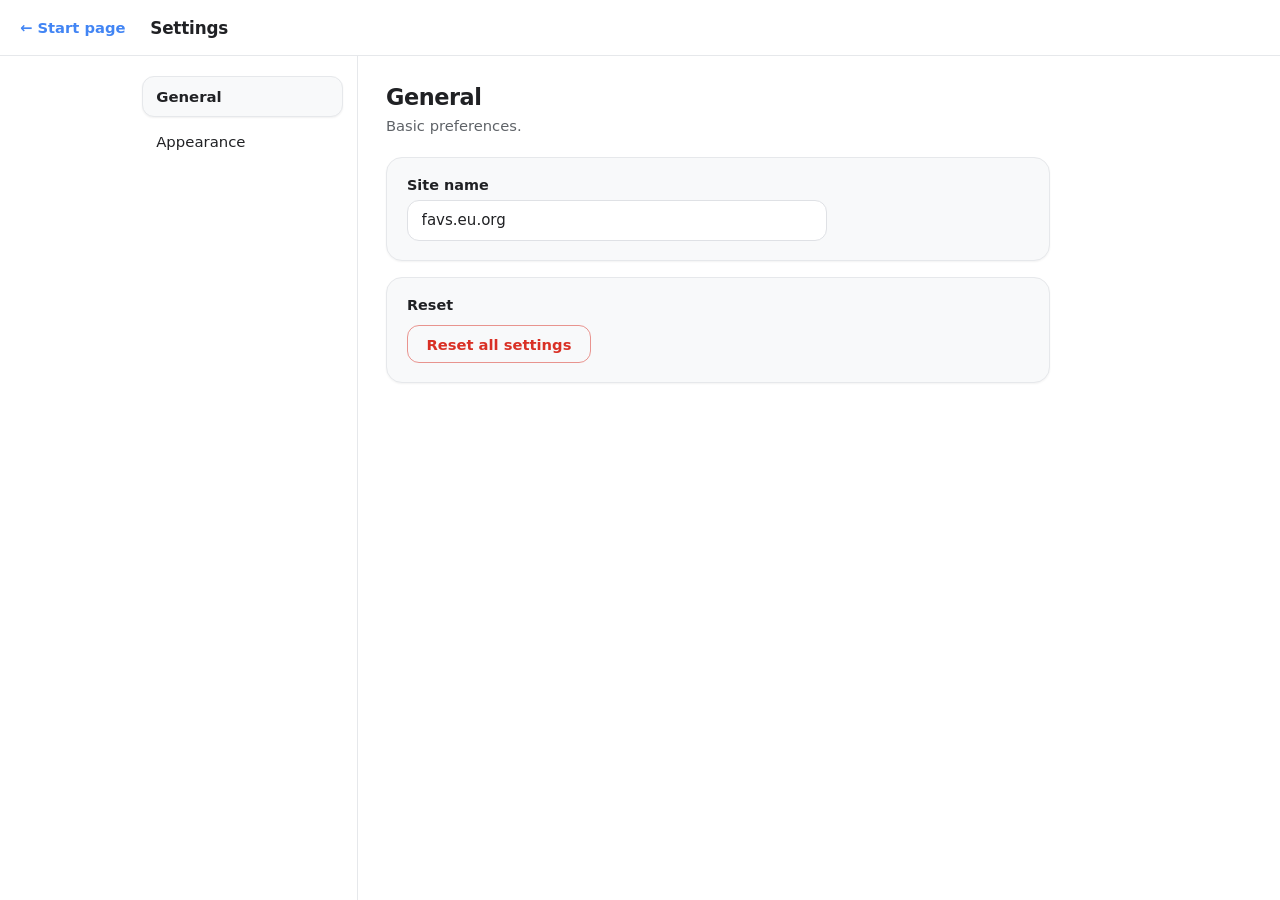
==== commit d2bd18b7: "Remove AI semantic search, autofocus + paste-autosave, keyword-only vault" ====
--- a/settings.html
+++ b/settings.html
@@ -28,7 +28,6 @@
     <nav class="settings-nav" aria-label="Settings sections">
       <button type="button" data-section="general" aria-selected="true">General</button>
       <button type="button" data-section="appearance" aria-selected="false">Appearance</button>
-      <button type="button" data-section="search" aria-selected="false">Semantic search</button>
     </nav>
     <main class="settings-content">
       <section class="settings-section" data-section-panel="general">
@@ -60,45 +59,9 @@
         </div>
       </section>
 
-      <section class="settings-section" data-section-panel="search" hidden>
-        <h2>Semantic search</h2>
-        <p class="desc">The vault can search by meaning, not just keywords. One embedding model runs 100% in your browser — it downloads once, then works offline from cache.</p>
-        <div class="card">
-          <div class="field">
-            <label class="label">Embedding model</label>
-            <div class="model-list">
-              <div class="model-item selected">
-                <div class="model-body">
-                  <strong>EmbeddingGemma 300M</strong>
-                  <span class="model-size">~320 MB · Q8</span>
-                  <small>Google embedding model, quantized for the browser.<br>ggml-org/embeddinggemma-300M-GGUF / embeddinggemma-300M-Q8_0.gguf</small>
-                </div>
-              </div>
-            </div>
-          </div>
-          <div class="field">
-            <p class="desc" style="margin:0" id="embedSettingsStatus">Not downloaded yet. Press Download to fetch it now, or press Semantic in the vault when you need it.</p>
-            <div class="btn-row">
-              <button class="btn secondary" id="embedDownload" type="button">Download embedding model</button>
-            </div>
-          </div>
-        </div>
-        <div class="card">
-          <div class="field">
-            <label class="label">Downloaded files</label>
-            <p class="desc" style="margin:0 0 0.75rem" id="cacheSummary">Checking downloaded files…</p>
-            <div class="model-list" id="cacheList"></div>
-            <div class="btn-row">
-              <button class="btn secondary" id="cacheRefresh" type="button">Refresh</button>
-              <button class="btn danger" id="cacheClear" type="button">Delete all</button>
-            </div>
-          </div>
-        </div>
-      </section>
     </main>
   </div>
   <div class="toast" id="toast" role="status" aria-live="polite"></div>
-  <script type="module" src="embed.js?v=1"></script>
-  <script src="settings.js?v=8"></script>
+  <script src="settings.js?v=9"></script>
 </body>
 </html>
--- a/settings.css
+++ b/settings.css
@@ -168,52 +168,6 @@
 
 .radio-row:hover, .check-row:hover { background: var(--bg); }
 
-.model-list {
-  display: flex;
-  flex-direction: column;
-  gap: 0.5rem;
-}
-
-.model-item {
-  display: flex;
-  align-items: flex-start;
-  gap: 0.7rem;
-  padding: 0.75rem 0.8rem;
-  border-radius: 12px;
-  border: 1px solid transparent;
-  cursor: pointer;
-  transition: background 0.15s, border-color 0.15s;
-}
-
-.model-item:hover { background: var(--bg); border-color: var(--card-border); }
-
-.model-item.selected { background: var(--bg); border-color: var(--focus-border); }
-
-.model-item input[type="radio"] {
-  width: 1.1rem;
-  height: 1.1rem;
-  accent-color: var(--accent);
-  flex: none;
-  margin-top: 0.15rem;
-}
-
-.model-body { display: flex; flex-direction: column; gap: 0.1rem; min-width: 0; }
-
-.model-body strong { font-size: 0.94rem; }
-
-.model-size {
-  font-size: 0.78rem;
-  font-weight: 700;
-  color: var(--accent);
-}
-
-.model-body small {
-  font-size: 0.82rem;
-  color: var(--text-muted);
-  line-height: 1.45;
-  overflow-wrap: break-word;
-}
-
 .btn {
   display: inline-flex;
   align-items: center;
@@ -265,38 +219,6 @@
 
 .bookmark-row .grow { flex: 1; min-width: 0; overflow: hidden; text-overflow: ellipsis; white-space: nowrap; }
 .bookmark-row .grow small { display: block; color: var(--text-muted); overflow: hidden; text-overflow: ellipsis; }
-
-/* Downloaded-models cache manager (Model section). */
-.cache-item {
-  display: flex;
-  align-items: flex-start;
-  gap: 0.7rem;
-  padding: 0.75rem 0.8rem;
-  border-radius: 12px;
-  border: 1px solid var(--card-border);
-  background: var(--bg);
-}
-
-.cache-body { flex: 1; min-width: 0; display: flex; flex-direction: column; gap: 0.1rem; }
-.cache-body strong { font-size: 0.9rem; overflow-wrap: break-word; }
-.cache-body small { font-size: 0.78rem; color: var(--text-muted); line-height: 1.45; overflow-wrap: break-word; }
-.cache-size { font-size: 0.78rem; font-weight: 700; color: var(--accent); }
-
-.cache-del {
-  flex: none;
-  border: 1px solid rgba(217, 48, 37, 0.5);
-  background: transparent;
-  color: #d93025;
-  border-radius: 10px;
-  padding: 0.35rem 0.7rem;
-  font-size: 0.82rem;
-  font-weight: 600;
-  cursor: pointer;
-}
-.cache-del:hover { background: rgba(217, 48, 37, 0.1); border-color: #d93025; }
-.cache-del:disabled { opacity: 0.5; cursor: default; }
-
-.cache-empty { font-size: 0.88rem; color: var(--text-muted); padding: 0.25rem; }
 
 .toast {
   position: fixed;
